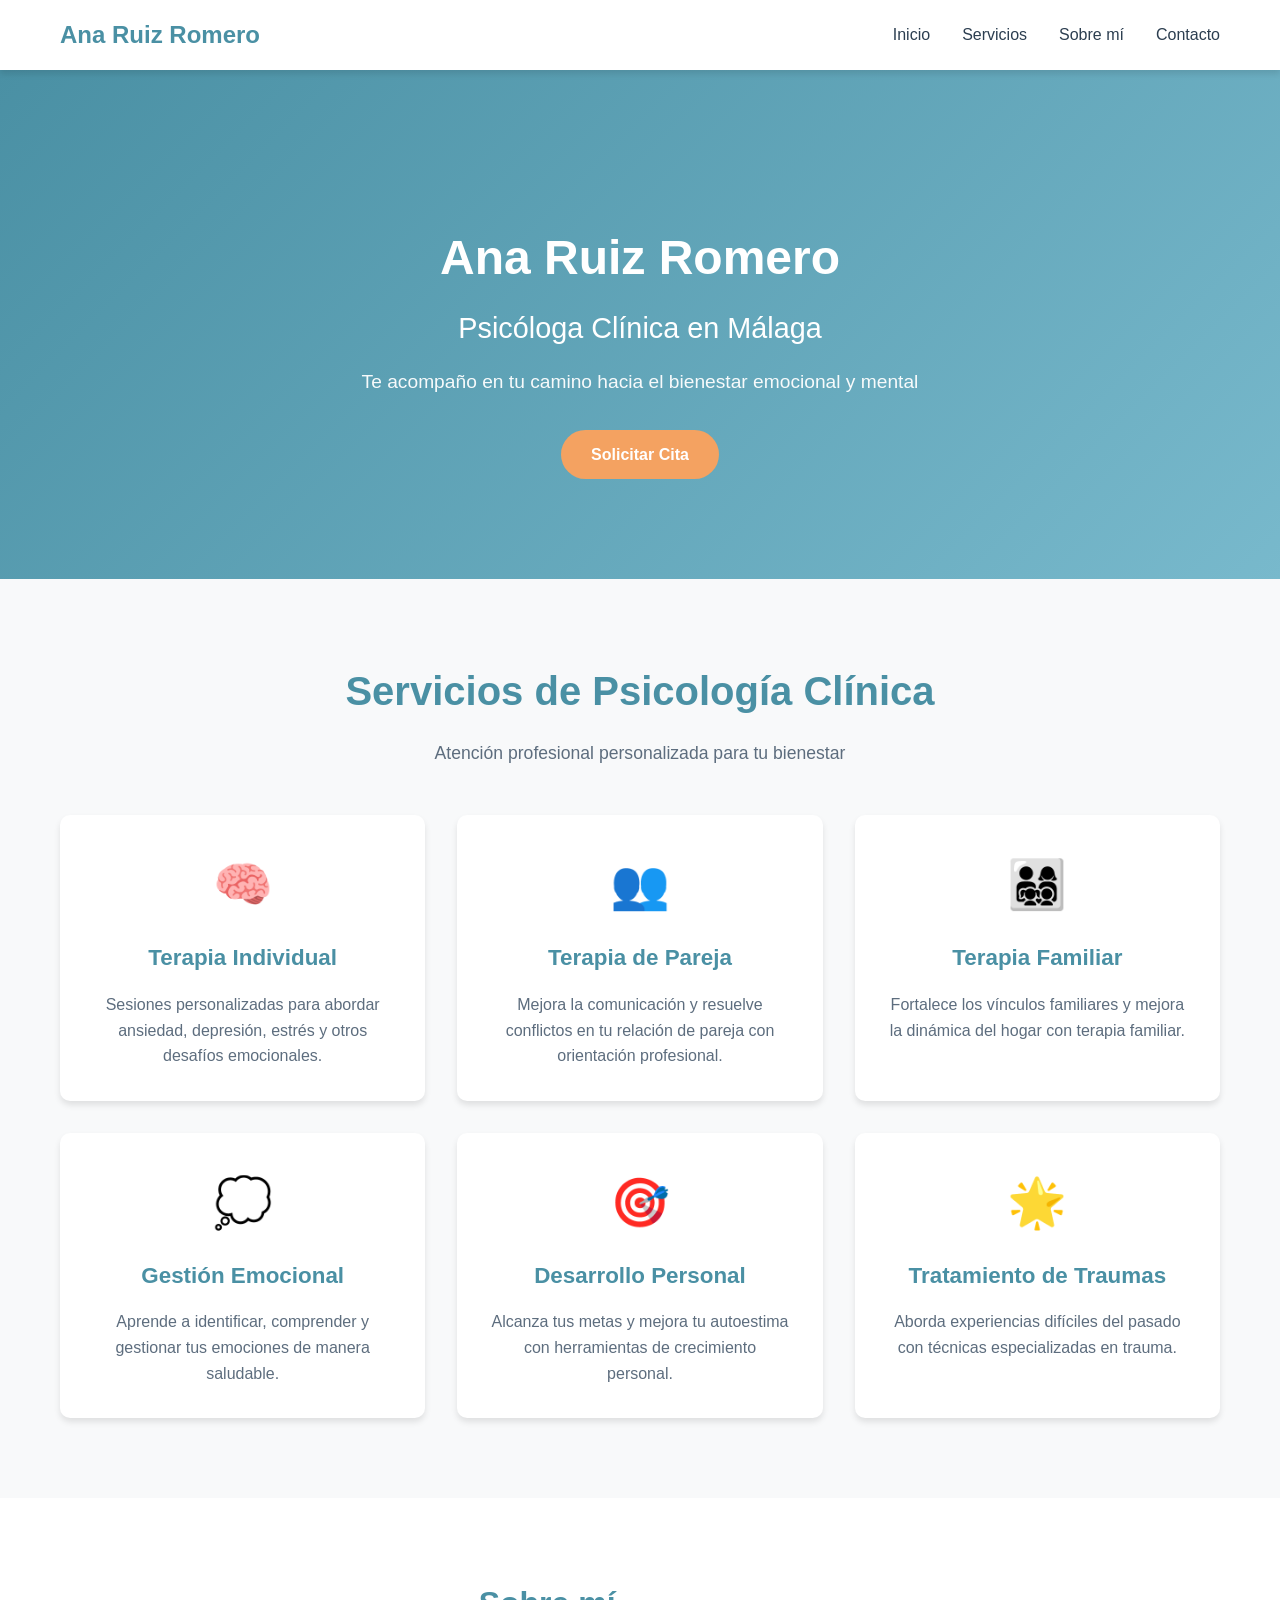
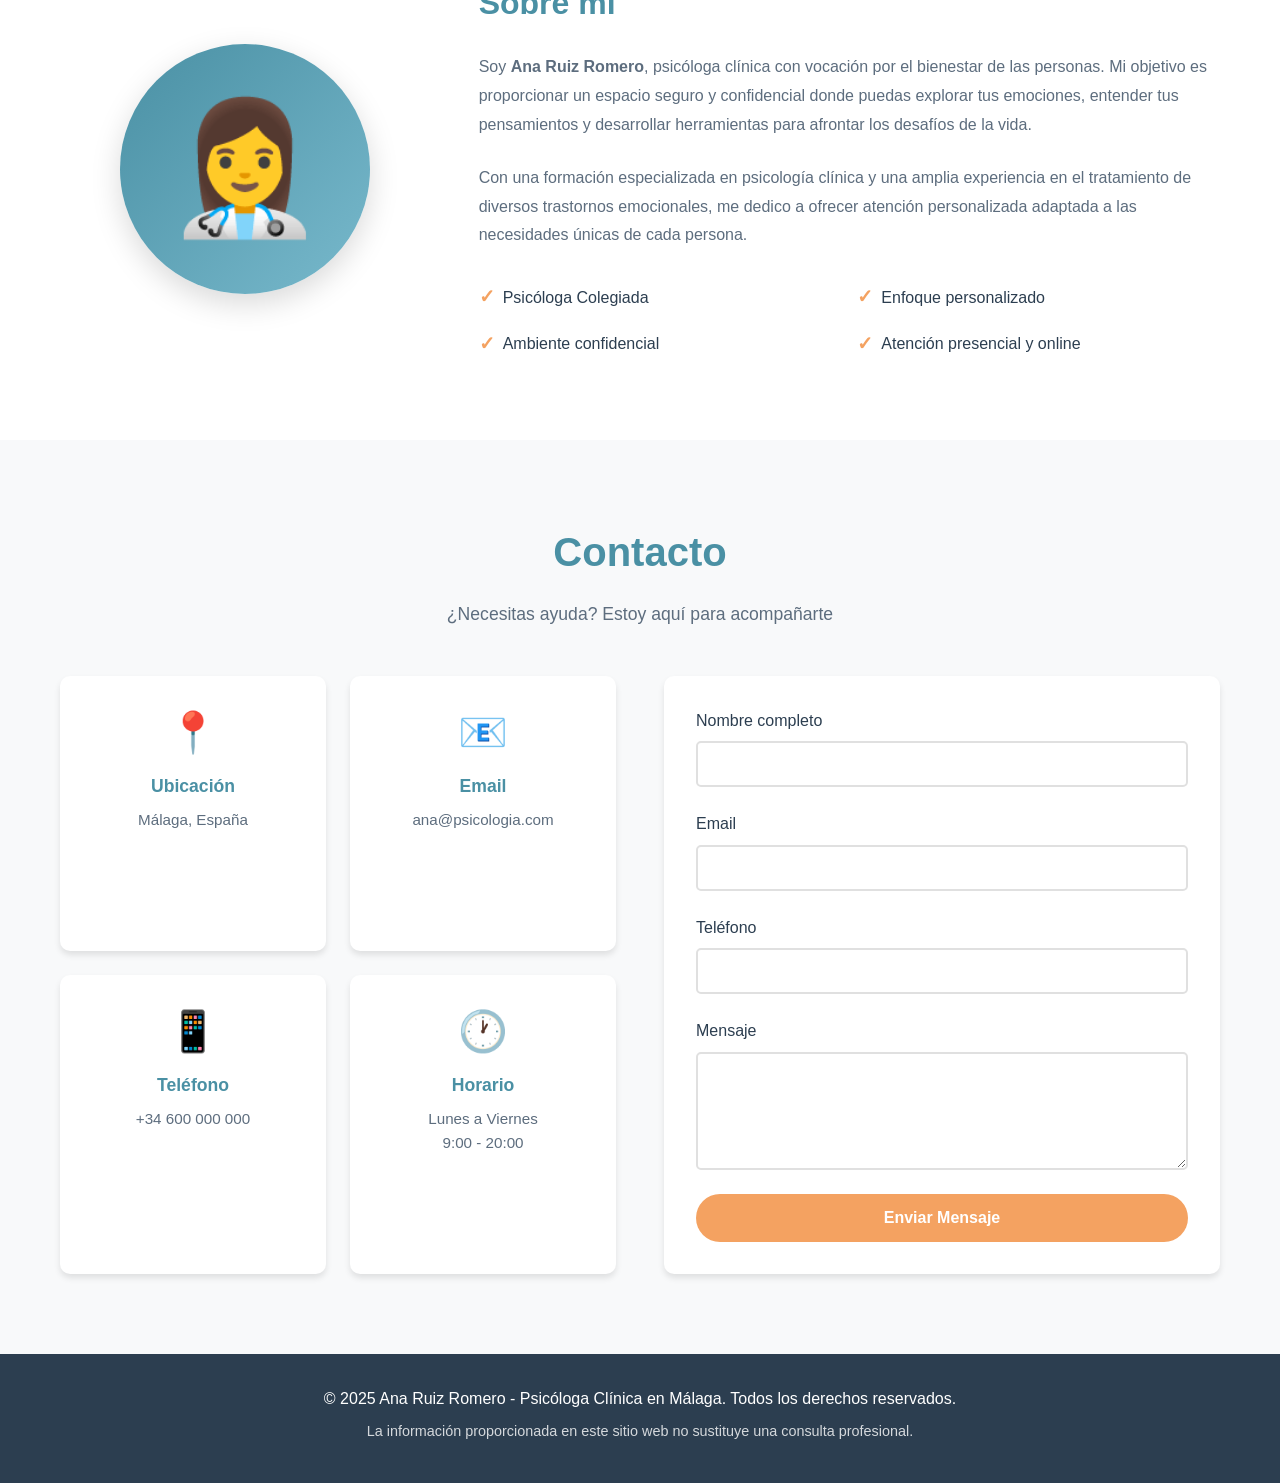
==== index.html @ 3096b8cc "Add complete landing page structure with HTML, CSS, and JavaScript Co-authored-by: Quitiweb <8633009" ====
<!DOCTYPE html>
<html lang="es">
<head>
    <meta charset="UTF-8">
    <meta name="viewport" content="width=device-width, initial-scale=1.0">
    <meta name="description" content="Ana Ruiz Romero - Psicóloga clínica en Málaga. Servicios profesionales de psicología para tu bienestar emocional y mental.">
    <meta name="keywords" content="psicóloga, psicología, Málaga, terapia, salud mental, bienestar emocional">
    <title>Ana Ruiz Romero - Psicóloga en Málaga</title>
    <link rel="stylesheet" href="styles.css">
</head>
<body>
    <!-- Navigation -->
    <nav class="navbar">
        <div class="container">
            <div class="nav-brand">Ana Ruiz Romero</div>
            <ul class="nav-menu">
                <li><a href="#inicio">Inicio</a></li>
                <li><a href="#servicios">Servicios</a></li>
                <li><a href="#sobre-mi">Sobre mí</a></li>
                <li><a href="#contacto">Contacto</a></li>
            </ul>
            <div class="nav-toggle" id="navToggle">
                <span></span>
                <span></span>
                <span></span>
            </div>
        </div>
    </nav>

    <!-- Hero Section -->
    <section id="inicio" class="hero">
        <div class="container">
            <div class="hero-content">
                <h1>Ana Ruiz Romero</h1>
                <h2>Psicóloga Clínica en Málaga</h2>
                <p class="hero-subtitle">Te acompaño en tu camino hacia el bienestar emocional y mental</p>
                <a href="#contacto" class="btn btn-primary">Solicitar Cita</a>
            </div>
        </div>
    </section>

    <!-- Services Section -->
    <section id="servicios" class="services">
        <div class="container">
            <h2 class="section-title">Servicios de Psicología Clínica</h2>
            <p class="section-subtitle">Atención profesional personalizada para tu bienestar</p>
            
            <div class="services-grid">
                <div class="service-card">
                    <div class="service-icon">🧠</div>
                    <h3>Terapia Individual</h3>
                    <p>Sesiones personalizadas para abordar ansiedad, depresión, estrés y otros desafíos emocionales.</p>
                </div>
                
                <div class="service-card">
                    <div class="service-icon">👥</div>
                    <h3>Terapia de Pareja</h3>
                    <p>Mejora la comunicación y resuelve conflictos en tu relación de pareja con orientación profesional.</p>
                </div>
                
                <div class="service-card">
                    <div class="service-icon">👨‍👩‍👧‍👦</div>
                    <h3>Terapia Familiar</h3>
                    <p>Fortalece los vínculos familiares y mejora la dinámica del hogar con terapia familiar.</p>
                </div>
                
                <div class="service-card">
                    <div class="service-icon">💭</div>
                    <h3>Gestión Emocional</h3>
                    <p>Aprende a identificar, comprender y gestionar tus emociones de manera saludable.</p>
                </div>
                
                <div class="service-card">
                    <div class="service-icon">🎯</div>
                    <h3>Desarrollo Personal</h3>
                    <p>Alcanza tus metas y mejora tu autoestima con herramientas de crecimiento personal.</p>
                </div>
                
                <div class="service-card">
                    <div class="service-icon">🌟</div>
                    <h3>Tratamiento de Traumas</h3>
                    <p>Aborda experiencias difíciles del pasado con técnicas especializadas en trauma.</p>
                </div>
            </div>
        </div>
    </section>

    <!-- About Section -->
    <section id="sobre-mi" class="about">
        <div class="container">
            <div class="about-content">
                <div class="about-image">
                    <div class="image-placeholder">
                        <span>👩‍⚕️</span>
                    </div>
                </div>
                <div class="about-text">
                    <h2>Sobre mí</h2>
                    <p>Soy <strong>Ana Ruiz Romero</strong>, psicóloga clínica con vocación por el bienestar de las personas. Mi objetivo es proporcionar un espacio seguro y confidencial donde puedas explorar tus emociones, entender tus pensamientos y desarrollar herramientas para afrontar los desafíos de la vida.</p>
                    
                    <p>Con una formación especializada en psicología clínica y una amplia experiencia en el tratamiento de diversos trastornos emocionales, me dedico a ofrecer atención personalizada adaptada a las necesidades únicas de cada persona.</p>
                    
                    <div class="about-features">
                        <div class="feature">
                            <span class="feature-icon">✓</span>
                            <span>Psicóloga Colegiada</span>
                        </div>
                        <div class="feature">
                            <span class="feature-icon">✓</span>
                            <span>Enfoque personalizado</span>
                        </div>
                        <div class="feature">
                            <span class="feature-icon">✓</span>
                            <span>Ambiente confidencial</span>
                        </div>
                        <div class="feature">
                            <span class="feature-icon">✓</span>
                            <span>Atención presencial y online</span>
                        </div>
                    </div>
                </div>
            </div>
        </div>
    </section>

    <!-- Contact Section -->
    <section id="contacto" class="contact">
        <div class="container">
            <h2 class="section-title">Contacto</h2>
            <p class="section-subtitle">¿Necesitas ayuda? Estoy aquí para acompañarte</p>
            
            <div class="contact-content">
                <div class="contact-info">
                    <div class="contact-card">
                        <div class="contact-icon">📍</div>
                        <h3>Ubicación</h3>
                        <p>Málaga, España</p>
                    </div>
                    
                    <div class="contact-card">
                        <div class="contact-icon">📧</div>
                        <h3>Email</h3>
                        <p><a href="mailto:ana@psicologia.com">ana@psicologia.com</a></p>
                    </div>
                    
                    <div class="contact-card">
                        <div class="contact-icon">📱</div>
                        <h3>Teléfono</h3>
                        <p><a href="tel:+34600000000">+34 600 000 000</a></p>
                    </div>
                    
                    <div class="contact-card">
                        <div class="contact-icon">🕐</div>
                        <h3>Horario</h3>
                        <p>Lunes a Viernes<br>9:00 - 20:00</p>
                    </div>
                </div>
                
                <div class="contact-form-container">
                    <form class="contact-form" id="contactForm">
                        <div class="form-group">
                            <label for="name">Nombre completo</label>
                            <input type="text" id="name" name="name" required>
                        </div>
                        
                        <div class="form-group">
                            <label for="email">Email</label>
                            <input type="email" id="email" name="email" required>
                        </div>
                        
                        <div class="form-group">
                            <label for="phone">Teléfono</label>
                            <input type="tel" id="phone" name="phone">
                        </div>
                        
                        <div class="form-group">
                            <label for="message">Mensaje</label>
                            <textarea id="message" name="message" rows="5" required></textarea>
                        </div>
                        
                        <button type="submit" class="btn btn-primary">Enviar Mensaje</button>
                    </form>
                </div>
            </div>
        </div>
    </section>

    <!-- Footer -->
    <footer class="footer">
        <div class="container">
            <p>&copy; 2025 Ana Ruiz Romero - Psicóloga Clínica en Málaga. Todos los derechos reservados.</p>
            <p class="footer-note">La información proporcionada en este sitio web no sustituye una consulta profesional.</p>
        </div>
    </footer>

    <script src="script.js"></script>
</body>
</html>
---- styles.css ----
/* Reset and Base Styles */
* {
    margin: 0;
    padding: 0;
    box-sizing: border-box;
}

:root {
    --primary-color: #4A90A4;
    --secondary-color: #78B9CC;
    --accent-color: #F4A261;
    --text-dark: #2C3E50;
    --text-light: #5D6D7E;
    --bg-light: #F8F9FA;
    --white: #FFFFFF;
    --shadow: 0 4px 6px rgba(0, 0, 0, 0.1);
    --shadow-lg: 0 10px 30px rgba(0, 0, 0, 0.15);
}

body {
    font-family: 'Segoe UI', Tahoma, Geneva, Verdana, sans-serif;
    line-height: 1.6;
    color: var(--text-dark);
    background-color: var(--white);
}

.container {
    max-width: 1200px;
    margin: 0 auto;
    padding: 0 20px;
}

/* Smooth Scrolling */
html {
    scroll-behavior: smooth;
}

/* Navigation */
.navbar {
    background-color: var(--white);
    box-shadow: var(--shadow);
    position: fixed;
    width: 100%;
    top: 0;
    z-index: 1000;
}

.navbar .container {
    display: flex;
    justify-content: space-between;
    align-items: center;
    padding: 1rem 20px;
}

.nav-brand {
    font-size: 1.5rem;
    font-weight: bold;
    color: var(--primary-color);
}

.nav-menu {
    display: flex;
    list-style: none;
    gap: 2rem;
}

.nav-menu a {
    text-decoration: none;
    color: var(--text-dark);
    font-weight: 500;
    transition: color 0.3s ease;
}

.nav-menu a:hover {
    color: var(--primary-color);
}

.nav-toggle {
    display: none;
    flex-direction: column;
    cursor: pointer;
}

.nav-toggle span {
    width: 25px;
    height: 3px;
    background-color: var(--primary-color);
    margin: 3px 0;
    transition: 0.3s;
}

/* Hero Section */
.hero {
    background: linear-gradient(135deg, var(--primary-color) 0%, var(--secondary-color) 100%);
    color: var(--white);
    padding: 150px 0 100px;
    margin-top: 70px;
    text-align: center;
}

.hero-content h1 {
    font-size: 3rem;
    margin-bottom: 0.5rem;
    animation: fadeInUp 0.8s ease;
}

.hero-content h2 {
    font-size: 1.8rem;
    font-weight: 400;
    margin-bottom: 1rem;
    animation: fadeInUp 1s ease;
}

.hero-subtitle {
    font-size: 1.2rem;
    margin-bottom: 2rem;
    opacity: 0.95;
    animation: fadeInUp 1.2s ease;
}

/* Buttons */
.btn {
    display: inline-block;
    padding: 12px 30px;
    text-decoration: none;
    border-radius: 50px;
    transition: all 0.3s ease;
    font-weight: 600;
    border: none;
    cursor: pointer;
    font-size: 1rem;
}

.btn-primary {
    background-color: var(--accent-color);
    color: var(--white);
    animation: fadeInUp 1.4s ease;
}

.btn-primary:hover {
    background-color: #E76F51;
    transform: translateY(-2px);
    box-shadow: var(--shadow-lg);
}

/* Sections */
section {
    padding: 80px 0;
}

.section-title {
    font-size: 2.5rem;
    text-align: center;
    margin-bottom: 1rem;
    color: var(--primary-color);
}

.section-subtitle {
    text-align: center;
    color: var(--text-light);
    font-size: 1.1rem;
    margin-bottom: 3rem;
}

/* Services Section */
.services {
    background-color: var(--bg-light);
}

.services-grid {
    display: grid;
    grid-template-columns: repeat(auto-fit, minmax(300px, 1fr));
    gap: 2rem;
}

.service-card {
    background-color: var(--white);
    padding: 2rem;
    border-radius: 10px;
    box-shadow: var(--shadow);
    transition: transform 0.3s ease, box-shadow 0.3s ease;
    text-align: center;
}

.service-card:hover {
    transform: translateY(-5px);
    box-shadow: var(--shadow-lg);
}

.service-icon {
    font-size: 3rem;
    margin-bottom: 1rem;
}

.service-card h3 {
    color: var(--primary-color);
    margin-bottom: 1rem;
    font-size: 1.4rem;
}

.service-card p {
    color: var(--text-light);
    line-height: 1.6;
}

/* About Section */
.about {
    background-color: var(--white);
}

.about-content {
    display: grid;
    grid-template-columns: 1fr 2fr;
    gap: 3rem;
    align-items: center;
}

.about-image {
    display: flex;
    justify-content: center;
}

.image-placeholder {
    width: 250px;
    height: 250px;
    background: linear-gradient(135deg, var(--primary-color) 0%, var(--secondary-color) 100%);
    border-radius: 50%;
    display: flex;
    align-items: center;
    justify-content: center;
    font-size: 8rem;
    box-shadow: var(--shadow-lg);
}

.about-text h2 {
    color: var(--primary-color);
    margin-bottom: 1.5rem;
    font-size: 2rem;
}

.about-text p {
    color: var(--text-light);
    margin-bottom: 1.5rem;
    line-height: 1.8;
}

.about-features {
    display: grid;
    grid-template-columns: repeat(2, 1fr);
    gap: 1rem;
    margin-top: 2rem;
}

.feature {
    display: flex;
    align-items: center;
    gap: 0.5rem;
}

.feature-icon {
    color: var(--accent-color);
    font-weight: bold;
    font-size: 1.2rem;
}

/* Contact Section */
.contact {
    background-color: var(--bg-light);
}

.contact-content {
    display: grid;
    grid-template-columns: 1fr 1fr;
    gap: 3rem;
}

.contact-info {
    display: grid;
    grid-template-columns: repeat(2, 1fr);
    gap: 1.5rem;
}

.contact-card {
    background-color: var(--white);
    padding: 1.5rem;
    border-radius: 10px;
    box-shadow: var(--shadow);
    text-align: center;
}

.contact-icon {
    font-size: 2.5rem;
    margin-bottom: 0.5rem;
}

.contact-card h3 {
    color: var(--primary-color);
    margin-bottom: 0.5rem;
    font-size: 1.1rem;
}

.contact-card p {
    color: var(--text-light);
    font-size: 0.95rem;
}

.contact-card a {
    color: var(--text-light);
    text-decoration: none;
}

.contact-card a:hover {
    color: var(--primary-color);
}

/* Contact Form */
.contact-form-container {
    background-color: var(--white);
    padding: 2rem;
    border-radius: 10px;
    box-shadow: var(--shadow);
}

.contact-form {
    display: flex;
    flex-direction: column;
    gap: 1.5rem;
}

.form-group {
    display: flex;
    flex-direction: column;
}

.form-group label {
    margin-bottom: 0.5rem;
    color: var(--text-dark);
    font-weight: 500;
}

.form-group input,
.form-group textarea {
    padding: 12px;
    border: 2px solid #E0E0E0;
    border-radius: 5px;
    font-size: 1rem;
    transition: border-color 0.3s ease;
    font-family: inherit;
}

.form-group input:focus,
.form-group textarea:focus {
    outline: none;
    border-color: var(--primary-color);
}

.contact-form .btn-primary {
    width: 100%;
    padding: 15px;
}

/* Footer */
.footer {
    background-color: var(--text-dark);
    color: var(--white);
    padding: 2rem 0;
    text-align: center;
}

.footer p {
    margin-bottom: 0.5rem;
}

.footer-note {
    font-size: 0.9rem;
    opacity: 0.8;
}

/* Animations */
@keyframes fadeInUp {
    from {
        opacity: 0;
        transform: translateY(30px);
    }
    to {
        opacity: 1;
        transform: translateY(0);
    }
}

/* Responsive Design */
@media (max-width: 768px) {
    .nav-menu {
        position: fixed;
        left: -100%;
        top: 70px;
        flex-direction: column;
        background-color: var(--white);
        width: 100%;
        text-align: center;
        transition: 0.3s;
        box-shadow: var(--shadow);
        padding: 2rem 0;
    }

    .nav-menu.active {
        left: 0;
    }

    .nav-toggle {
        display: flex;
    }

    .hero-content h1 {
        font-size: 2rem;
    }

    .hero-content h2 {
        font-size: 1.3rem;
    }

    .hero-subtitle {
        font-size: 1rem;
    }

    .services-grid {
        grid-template-columns: 1fr;
    }

    .about-content {
        grid-template-columns: 1fr;
        text-align: center;
    }

    .about-features {
        grid-template-columns: 1fr;
    }

    .contact-content {
        grid-template-columns: 1fr;
    }

    .contact-info {
        grid-template-columns: 1fr;
    }

    .section-title {
        font-size: 2rem;
    }
}

@media (max-width: 480px) {
    .hero {
        padding: 120px 0 80px;
    }

    .hero-content h1 {
        font-size: 1.8rem;
    }

    .container {
        padding: 0 15px;
    }

    section {
        padding: 60px 0;
    }
}
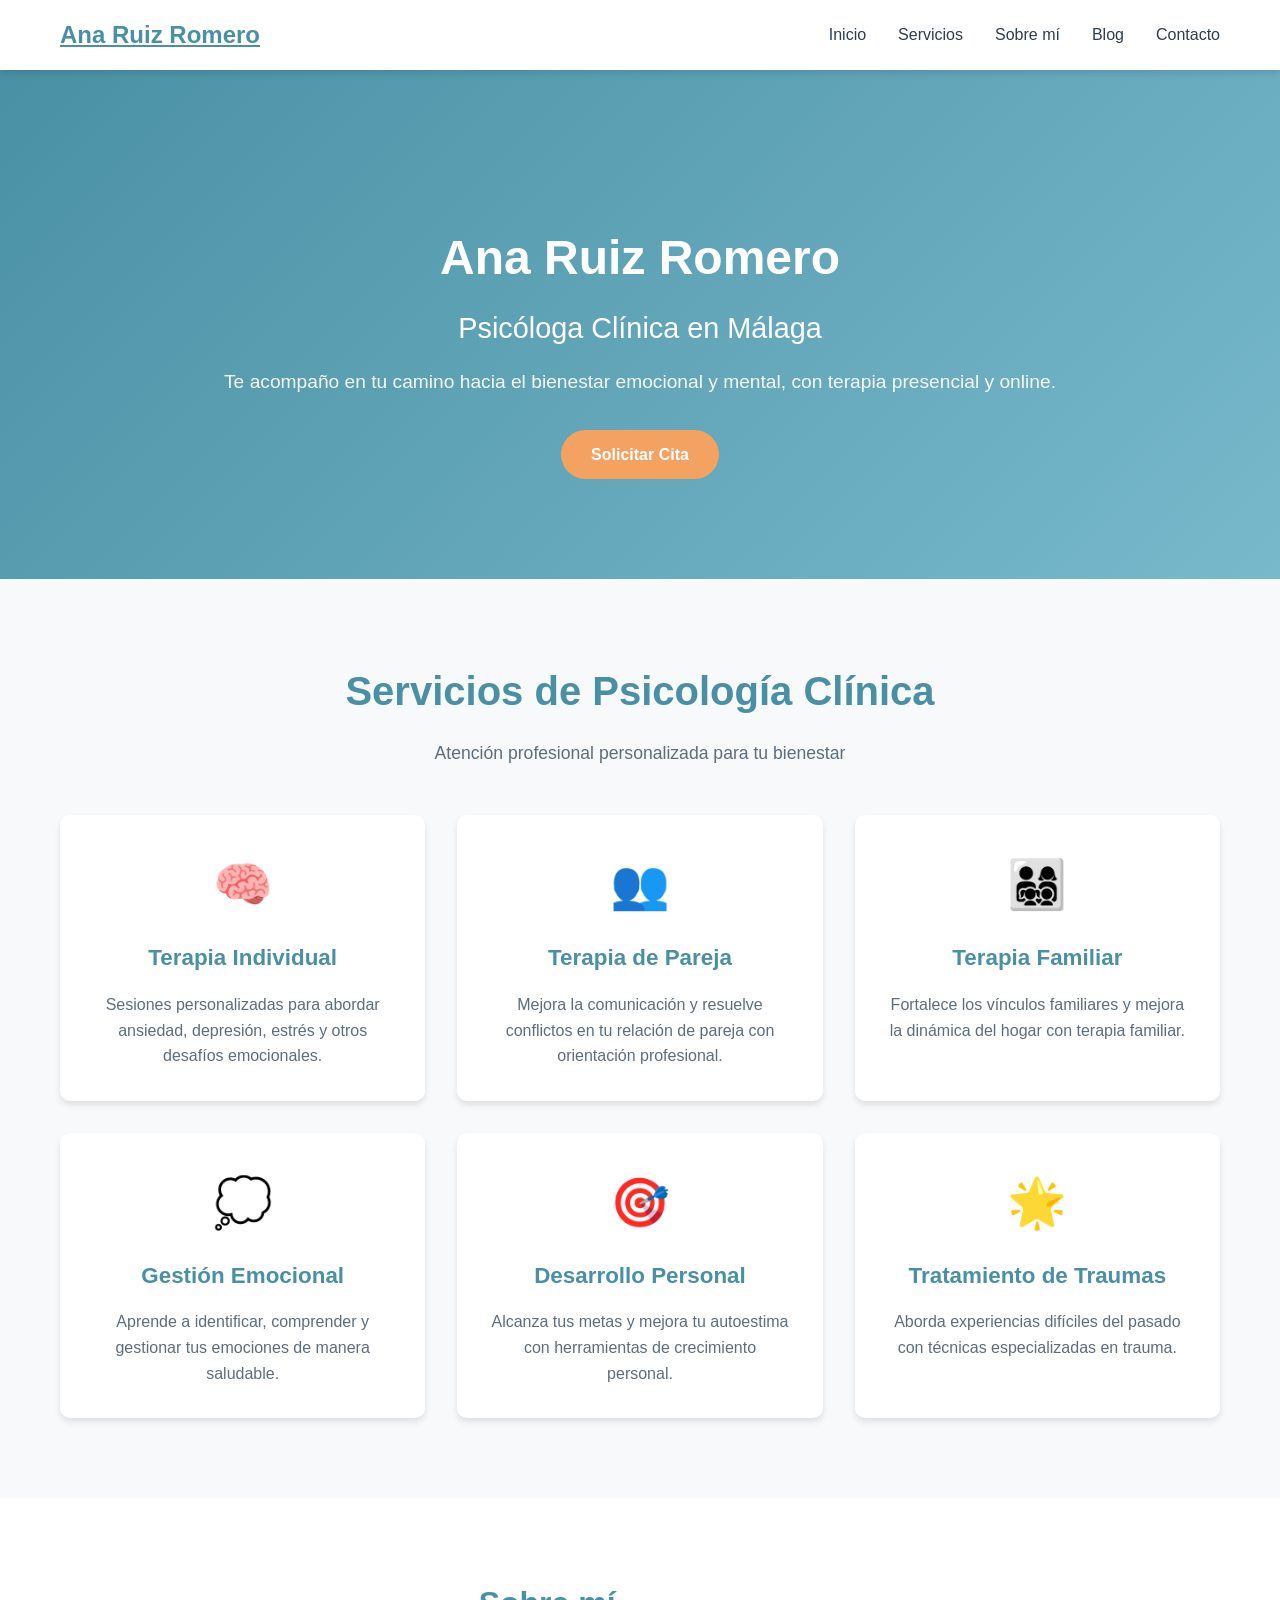
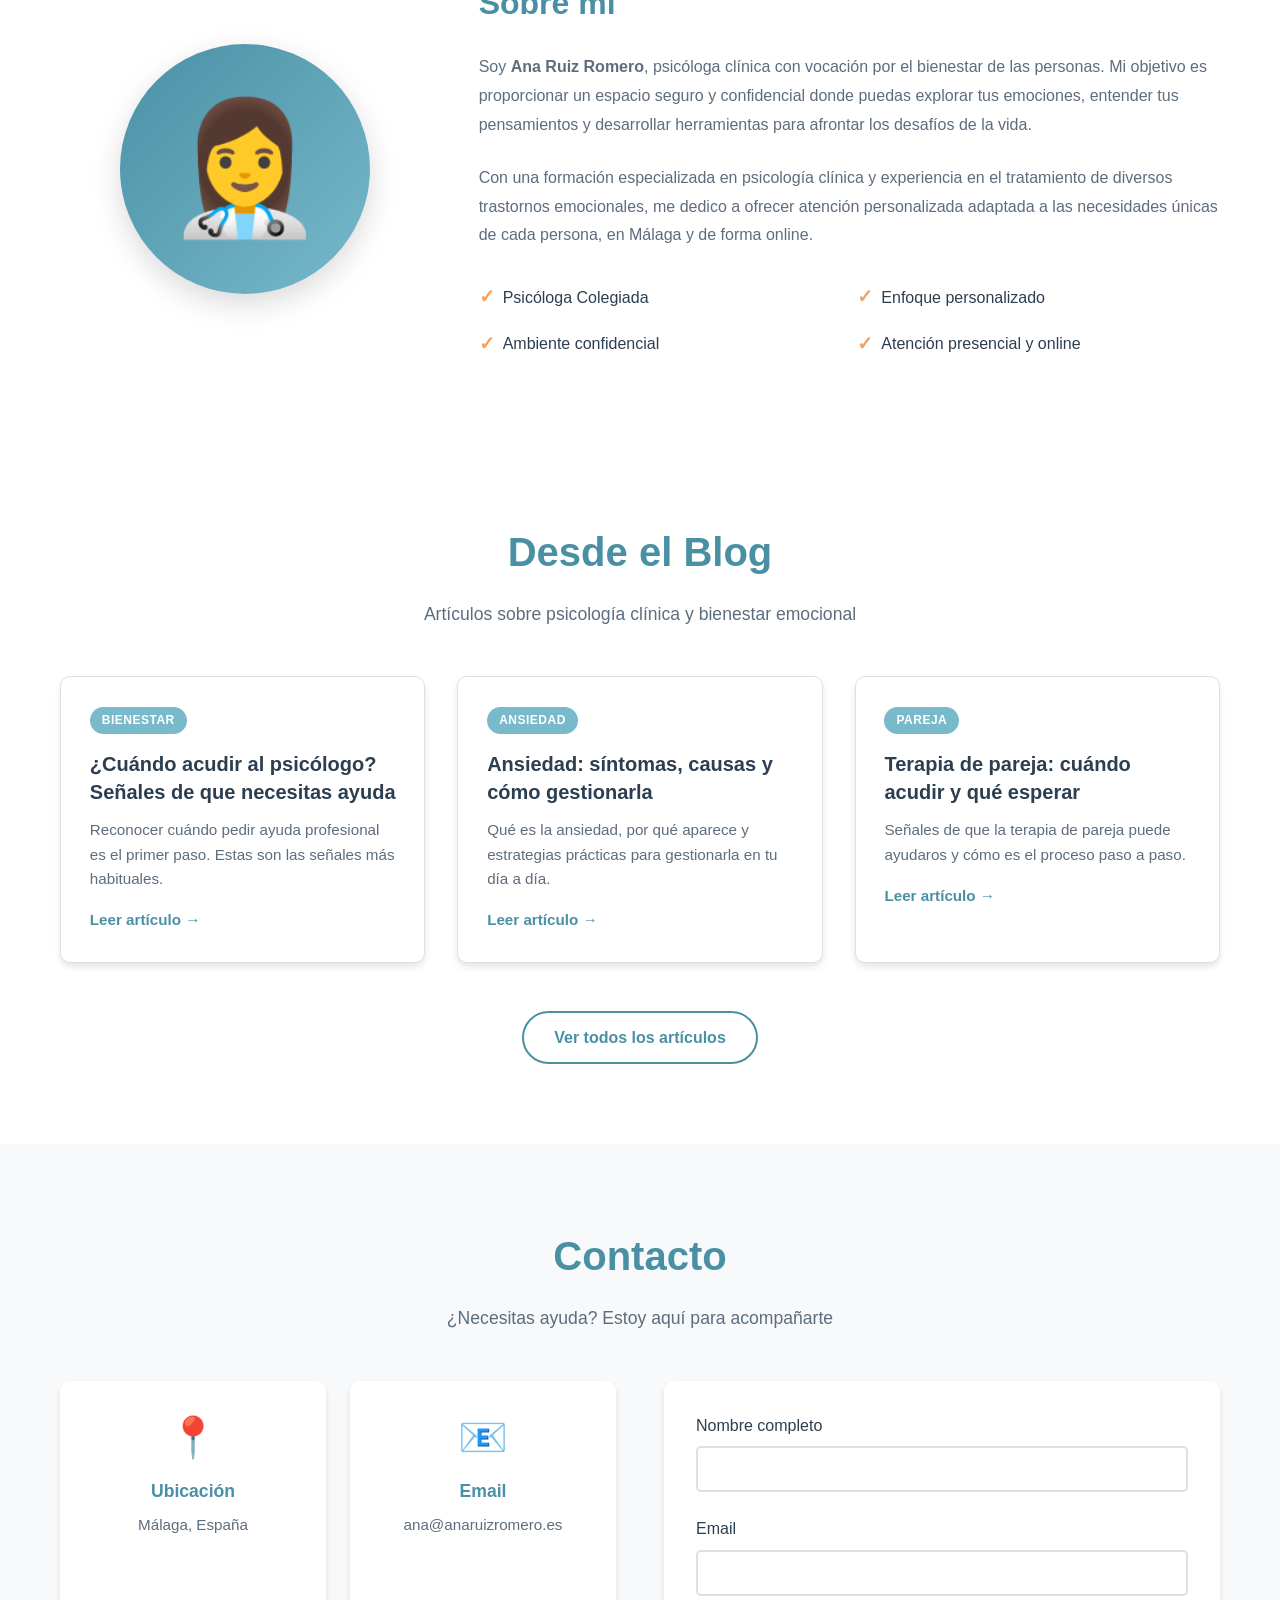
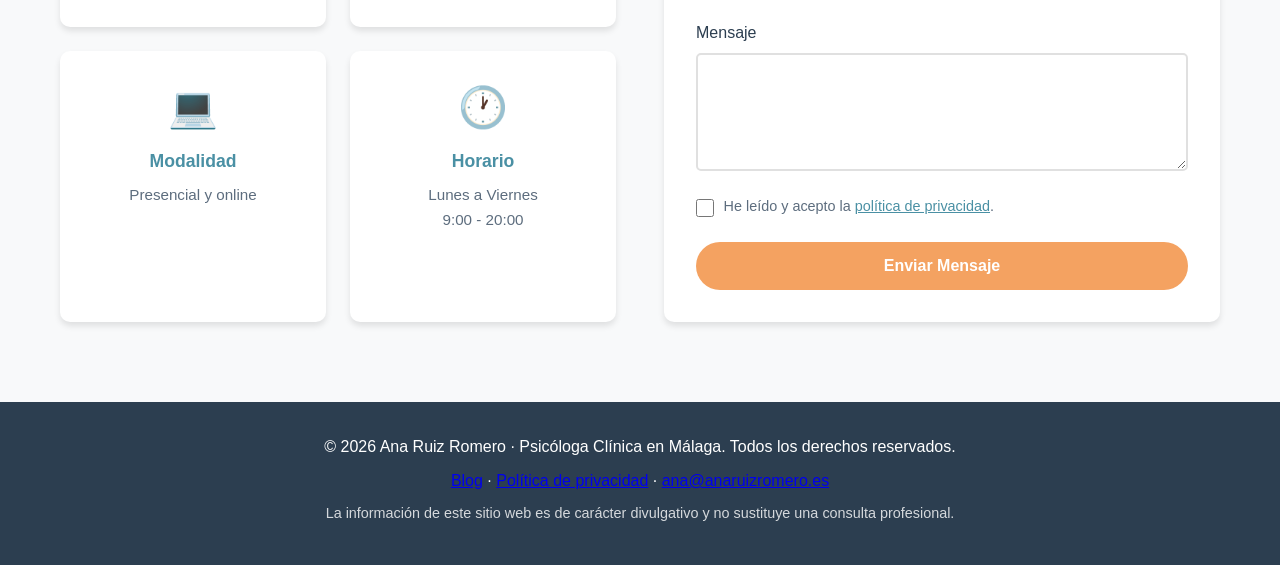
==== commit d06d1719: "Add SEO-optimized blog with 10 posts; fix custom domain to anaruizromero.es - Update CNAME to anarui" ====
--- a/index.html
+++ b/index.html
@@ -3,23 +3,70 @@
 <head>
     <meta charset="UTF-8">
     <meta name="viewport" content="width=device-width, initial-scale=1.0">
-    <meta name="description" content="Ana Ruiz Romero - Psicóloga clínica en Málaga. Servicios profesionales de psicología para tu bienestar emocional y mental.">
-    <meta name="keywords" content="psicóloga, psicología, Málaga, terapia, salud mental, bienestar emocional">
-    <title>Ana Ruiz Romero - Psicóloga en Málaga</title>
+    <title>Ana Ruiz Romero | Psicóloga Clínica en Málaga</title>
+    <meta name="description" content="Ana Ruiz Romero, psicóloga clínica en Málaga. Terapia individual, de pareja y familiar, presencial y online, para tu bienestar emocional. Pide tu primera cita.">
+    <meta name="keywords" content="psicóloga Málaga, psicólogo Málaga, psicología clínica, terapia, ansiedad, depresión, terapia de pareja, terapia online">
+    <meta name="author" content="Ana Ruiz Romero">
+    <meta name="robots" content="index, follow">
+    <link rel="canonical" href="https://anaruizromero.es/">
+
+    <!-- Open Graph -->
+    <meta property="og:type" content="website">
+    <meta property="og:locale" content="es_ES">
+    <meta property="og:site_name" content="Ana Ruiz Romero · Psicóloga en Málaga">
+    <meta property="og:title" content="Ana Ruiz Romero | Psicóloga Clínica en Málaga">
+    <meta property="og:description" content="Terapia psicológica individual, de pareja y familiar en Málaga, presencial y online. Un espacio seguro para tu bienestar emocional.">
+    <meta property="og:url" content="https://anaruizromero.es/">
+    <meta property="og:image" content="https://anaruizromero.es/og-image.png">
+
+    <!-- Twitter -->
+    <meta name="twitter:card" content="summary_large_image">
+    <meta name="twitter:title" content="Ana Ruiz Romero | Psicóloga Clínica en Málaga">
+    <meta name="twitter:description" content="Terapia psicológica individual, de pareja y familiar en Málaga, presencial y online.">
+    <meta name="twitter:image" content="https://anaruizromero.es/og-image.png">
+
+    <link rel="icon" type="image/svg+xml" href="/favicon.svg">
     <link rel="stylesheet" href="styles.css">
+
+    <!-- Structured data: Psychologist / Local Business -->
+    <script type="application/ld+json">
+    {
+      "@context": "https://schema.org",
+      "@type": "Psychologist",
+      "name": "Ana Ruiz Romero",
+      "description": "Psicóloga clínica en Málaga. Terapia individual, de pareja y familiar, presencial y online.",
+      "url": "https://anaruizromero.es/",
+      "email": "ana@anaruizromero.es",
+      "image": "https://anaruizromero.es/og-image.png",
+      "areaServed": {
+        "@type": "City",
+        "name": "Málaga"
+      },
+      "address": {
+        "@type": "PostalAddress",
+        "addressLocality": "Málaga",
+        "addressCountry": "ES"
+      },
+      "knowsLanguage": "es",
+      "priceRange": "€€",
+      "openingHours": "Mo-Fr 09:00-20:00",
+      "medicalSpecialty": "Psychiatric"
+    }
+    </script>
 </head>
 <body>
     <!-- Navigation -->
     <nav class="navbar">
         <div class="container">
-            <div class="nav-brand">Ana Ruiz Romero</div>
+            <a href="/" class="nav-brand">Ana Ruiz Romero</a>
             <ul class="nav-menu">
                 <li><a href="#inicio">Inicio</a></li>
                 <li><a href="#servicios">Servicios</a></li>
                 <li><a href="#sobre-mi">Sobre mí</a></li>
+                <li><a href="/blog/">Blog</a></li>
                 <li><a href="#contacto">Contacto</a></li>
             </ul>
-            <div class="nav-toggle" id="navToggle">
+            <div class="nav-toggle" id="navToggle" aria-label="Abrir menú" role="button" tabindex="0">
                 <span></span>
                 <span></span>
                 <span></span>
@@ -28,59 +75,60 @@
     </nav>
 
     <!-- Hero Section -->
-    <section id="inicio" class="hero">
+    <header id="inicio" class="hero">
         <div class="container">
             <div class="hero-content">
                 <h1>Ana Ruiz Romero</h1>
                 <h2>Psicóloga Clínica en Málaga</h2>
-                <p class="hero-subtitle">Te acompaño en tu camino hacia el bienestar emocional y mental</p>
+                <p class="hero-subtitle">Te acompaño en tu camino hacia el bienestar emocional y mental, con terapia presencial y online.</p>
                 <a href="#contacto" class="btn btn-primary">Solicitar Cita</a>
             </div>
         </div>
-    </section>
-
+    </header>
+
+    <main>
     <!-- Services Section -->
     <section id="servicios" class="services">
         <div class="container">
             <h2 class="section-title">Servicios de Psicología Clínica</h2>
             <p class="section-subtitle">Atención profesional personalizada para tu bienestar</p>
-            
+
             <div class="services-grid">
-                <div class="service-card">
-                    <div class="service-icon">🧠</div>
+                <article class="service-card">
+                    <div class="service-icon" aria-hidden="true">🧠</div>
                     <h3>Terapia Individual</h3>
                     <p>Sesiones personalizadas para abordar ansiedad, depresión, estrés y otros desafíos emocionales.</p>
-                </div>
-                
-                <div class="service-card">
-                    <div class="service-icon">👥</div>
+                </article>
+
+                <article class="service-card">
+                    <div class="service-icon" aria-hidden="true">👥</div>
                     <h3>Terapia de Pareja</h3>
                     <p>Mejora la comunicación y resuelve conflictos en tu relación de pareja con orientación profesional.</p>
-                </div>
-                
-                <div class="service-card">
-                    <div class="service-icon">👨‍👩‍👧‍👦</div>
+                </article>
+
+                <article class="service-card">
+                    <div class="service-icon" aria-hidden="true">👨‍👩‍👧‍👦</div>
                     <h3>Terapia Familiar</h3>
                     <p>Fortalece los vínculos familiares y mejora la dinámica del hogar con terapia familiar.</p>
-                </div>
-                
-                <div class="service-card">
-                    <div class="service-icon">💭</div>
+                </article>
+
+                <article class="service-card">
+                    <div class="service-icon" aria-hidden="true">💭</div>
                     <h3>Gestión Emocional</h3>
                     <p>Aprende a identificar, comprender y gestionar tus emociones de manera saludable.</p>
-                </div>
-                
-                <div class="service-card">
-                    <div class="service-icon">🎯</div>
+                </article>
+
+                <article class="service-card">
+                    <div class="service-icon" aria-hidden="true">🎯</div>
                     <h3>Desarrollo Personal</h3>
                     <p>Alcanza tus metas y mejora tu autoestima con herramientas de crecimiento personal.</p>
-                </div>
-                
-                <div class="service-card">
-                    <div class="service-icon">🌟</div>
+                </article>
+
+                <article class="service-card">
+                    <div class="service-icon" aria-hidden="true">🌟</div>
                     <h3>Tratamiento de Traumas</h3>
                     <p>Aborda experiencias difíciles del pasado con técnicas especializadas en trauma.</p>
-                </div>
+                </article>
             </div>
         </div>
     </section>
@@ -90,35 +138,76 @@
         <div class="container">
             <div class="about-content">
                 <div class="about-image">
-                    <div class="image-placeholder">
+                    <div class="image-placeholder" aria-hidden="true">
                         <span>👩‍⚕️</span>
                     </div>
                 </div>
                 <div class="about-text">
                     <h2>Sobre mí</h2>
                     <p>Soy <strong>Ana Ruiz Romero</strong>, psicóloga clínica con vocación por el bienestar de las personas. Mi objetivo es proporcionar un espacio seguro y confidencial donde puedas explorar tus emociones, entender tus pensamientos y desarrollar herramientas para afrontar los desafíos de la vida.</p>
-                    
-                    <p>Con una formación especializada en psicología clínica y una amplia experiencia en el tratamiento de diversos trastornos emocionales, me dedico a ofrecer atención personalizada adaptada a las necesidades únicas de cada persona.</p>
-                    
+
+                    <p>Con una formación especializada en psicología clínica y experiencia en el tratamiento de diversos trastornos emocionales, me dedico a ofrecer atención personalizada adaptada a las necesidades únicas de cada persona, en Málaga y de forma online.</p>
+
                     <div class="about-features">
                         <div class="feature">
-                            <span class="feature-icon">✓</span>
+                            <span class="feature-icon" aria-hidden="true">✓</span>
                             <span>Psicóloga Colegiada</span>
                         </div>
                         <div class="feature">
-                            <span class="feature-icon">✓</span>
+                            <span class="feature-icon" aria-hidden="true">✓</span>
                             <span>Enfoque personalizado</span>
                         </div>
                         <div class="feature">
-                            <span class="feature-icon">✓</span>
+                            <span class="feature-icon" aria-hidden="true">✓</span>
                             <span>Ambiente confidencial</span>
                         </div>
                         <div class="feature">
-                            <span class="feature-icon">✓</span>
+                            <span class="feature-icon" aria-hidden="true">✓</span>
                             <span>Atención presencial y online</span>
                         </div>
                     </div>
                 </div>
+            </div>
+        </div>
+    </section>
+
+    <!-- Blog preview Section -->
+    <section id="blog" class="blog-preview">
+        <div class="container">
+            <h2 class="section-title">Desde el Blog</h2>
+            <p class="section-subtitle">Artículos sobre psicología clínica y bienestar emocional</p>
+
+            <div class="posts-grid">
+                <article class="post-card">
+                    <a href="/blog/cuando-ir-al-psicologo.html">
+                        <div class="post-card-tag">Bienestar</div>
+                        <h3>¿Cuándo acudir al psicólogo? Señales de que necesitas ayuda</h3>
+                        <p>Reconocer cuándo pedir ayuda profesional es el primer paso. Estas son las señales más habituales.</p>
+                        <span class="post-card-link">Leer artículo →</span>
+                    </a>
+                </article>
+
+                <article class="post-card">
+                    <a href="/blog/como-gestionar-la-ansiedad.html">
+                        <div class="post-card-tag">Ansiedad</div>
+                        <h3>Ansiedad: síntomas, causas y cómo gestionarla</h3>
+                        <p>Qué es la ansiedad, por qué aparece y estrategias prácticas para gestionarla en tu día a día.</p>
+                        <span class="post-card-link">Leer artículo →</span>
+                    </a>
+                </article>
+
+                <article class="post-card">
+                    <a href="/blog/terapia-de-pareja-cuando-acudir.html">
+                        <div class="post-card-tag">Pareja</div>
+                        <h3>Terapia de pareja: cuándo acudir y qué esperar</h3>
+                        <p>Señales de que la terapia de pareja puede ayudaros y cómo es el proceso paso a paso.</p>
+                        <span class="post-card-link">Leer artículo →</span>
+                    </a>
+                </article>
+            </div>
+
+            <div class="blog-preview-cta">
+                <a href="/blog/" class="btn btn-secondary">Ver todos los artículos</a>
             </div>
         </div>
     </section>
@@ -128,68 +217,74 @@
         <div class="container">
             <h2 class="section-title">Contacto</h2>
             <p class="section-subtitle">¿Necesitas ayuda? Estoy aquí para acompañarte</p>
-            
+
             <div class="contact-content">
                 <div class="contact-info">
                     <div class="contact-card">
-                        <div class="contact-icon">📍</div>
+                        <div class="contact-icon" aria-hidden="true">📍</div>
                         <h3>Ubicación</h3>
                         <p>Málaga, España</p>
                     </div>
-                    
-                    <div class="contact-card">
-                        <div class="contact-icon">📧</div>
+
+                    <div class="contact-card">
+                        <div class="contact-icon" aria-hidden="true">📧</div>
                         <h3>Email</h3>
-                        <p><a href="mailto:ana@psicologia.com">ana@psicologia.com</a></p>
-                    </div>
-                    
-                    <div class="contact-card">
-                        <div class="contact-icon">📱</div>
-                        <h3>Teléfono</h3>
-                        <p><a href="tel:+34600000000">+34 600 000 000</a></p>
-                    </div>
-                    
-                    <div class="contact-card">
-                        <div class="contact-icon">🕐</div>
+                        <p><a href="mailto:ana@anaruizromero.es">ana@anaruizromero.es</a></p>
+                    </div>
+
+                    <div class="contact-card">
+                        <div class="contact-icon" aria-hidden="true">💻</div>
+                        <h3>Modalidad</h3>
+                        <p>Presencial y online</p>
+                    </div>
+
+                    <div class="contact-card">
+                        <div class="contact-icon" aria-hidden="true">🕐</div>
                         <h3>Horario</h3>
                         <p>Lunes a Viernes<br>9:00 - 20:00</p>
                     </div>
                 </div>
-                
+
                 <div class="contact-form-container">
-                    <form class="contact-form" id="contactForm">
+                    <form class="contact-form" id="contactForm" action="https://formspree.io/f/TU_ID_FORMSPREE" method="POST">
                         <div class="form-group">
                             <label for="name">Nombre completo</label>
                             <input type="text" id="name" name="name" required>
                         </div>
-                        
+
                         <div class="form-group">
                             <label for="email">Email</label>
                             <input type="email" id="email" name="email" required>
                         </div>
-                        
-                        <div class="form-group">
-                            <label for="phone">Teléfono</label>
-                            <input type="tel" id="phone" name="phone">
-                        </div>
-                        
+
                         <div class="form-group">
                             <label for="message">Mensaje</label>
                             <textarea id="message" name="message" rows="5" required></textarea>
                         </div>
-                        
+
+                        <div class="form-group form-check">
+                            <input type="checkbox" id="privacy" name="privacy" required>
+                            <label for="privacy">He leído y acepto la <a href="/privacidad.html">política de privacidad</a>.</label>
+                        </div>
+
                         <button type="submit" class="btn btn-primary">Enviar Mensaje</button>
                     </form>
                 </div>
             </div>
         </div>
     </section>
+    </main>
 
     <!-- Footer -->
     <footer class="footer">
         <div class="container">
-            <p>&copy; 2025 Ana Ruiz Romero - Psicóloga Clínica en Málaga. Todos los derechos reservados.</p>
-            <p class="footer-note">La información proporcionada en este sitio web no sustituye una consulta profesional.</p>
+            <p>&copy; 2026 Ana Ruiz Romero · Psicóloga Clínica en Málaga. Todos los derechos reservados.</p>
+            <p class="footer-links">
+                <a href="/blog/">Blog</a> ·
+                <a href="/privacidad.html">Política de privacidad</a> ·
+                <a href="mailto:ana@anaruizromero.es">ana@anaruizromero.es</a>
+            </p>
+            <p class="footer-note">La información de este sitio web es de carácter divulgativo y no sustituye una consulta profesional.</p>
         </div>
     </footer>
 
--- a/styles.css
+++ b/styles.css
@@ -9,10 +9,12 @@
     --primary-color: #4A90A4;
     --secondary-color: #78B9CC;
     --accent-color: #F4A261;
+    --accent-hover: #E76F51;
     --text-dark: #2C3E50;
     --text-light: #5D6D7E;
     --bg-light: #F8F9FA;
     --white: #FFFFFF;
+    --border-light: #E0E0E0;
     --shadow: 0 4px 6px rgba(0, 0, 0, 0.1);
     --shadow-lg: 0 10px 30px rgba(0, 0, 0, 0.15);
 }
@@ -138,9 +140,22 @@
 }
 
 .btn-primary:hover {
-    background-color: #E76F51;
+    background-color: var(--accent-hover);
     transform: translateY(-2px);
     box-shadow: var(--shadow-lg);
+}
+
+.btn-secondary {
+    background-color: transparent;
+    color: var(--primary-color);
+    border: 2px solid var(--primary-color);
+}
+
+.btn-secondary:hover {
+    background-color: var(--primary-color);
+    color: var(--white);
+    transform: translateY(-2px);
+    box-shadow: var(--shadow);
 }
 
 /* Sections */
@@ -341,7 +356,7 @@
 .form-group input,
 .form-group textarea {
     padding: 12px;
-    border: 2px solid #E0E0E0;
+    border: 2px solid var(--border-light);
     border-radius: 5px;
     font-size: 1rem;
     transition: border-color 0.3s ease;
@@ -466,3 +481,306 @@
         padding: 60px 0;
     }
 }
+
+/* ===== Form extras ===== */
+.form-check {
+    flex-direction: row;
+    align-items: flex-start;
+    gap: 0.6rem;
+}
+
+.form-check input {
+    margin-top: 0.25rem;
+    width: 18px;
+    height: 18px;
+    flex-shrink: 0;
+}
+
+.form-check label {
+    margin-bottom: 0;
+    font-weight: 400;
+    font-size: 0.9rem;
+    color: var(--text-light);
+}
+
+.form-check a {
+    color: var(--primary-color);
+}
+
+.form-message {
+    margin-top: 0.5rem;
+    padding: 12px 16px;
+    border-radius: 8px;
+    font-size: 0.95rem;
+}
+
+.form-message.success {
+    background-color: #E6F4EA;
+    color: #1E7E34;
+    border: 1px solid #B7E1C1;
+}
+
+.form-message.error {
+    background-color: #FDECEA;
+    color: #B02A37;
+    border: 1px solid #F5C2C7;
+}
+
+/* ===== Blog preview (home) ===== */
+.blog-preview {
+    background-color: var(--white);
+}
+
+.posts-grid {
+    display: grid;
+    grid-template-columns: repeat(auto-fit, minmax(300px, 1fr));
+    gap: 2rem;
+}
+
+.post-card {
+    background-color: var(--white);
+    border: 1px solid var(--border-light);
+    border-radius: 10px;
+    box-shadow: var(--shadow);
+    transition: transform 0.3s ease, box-shadow 0.3s ease;
+    overflow: hidden;
+}
+
+.post-card:hover {
+    transform: translateY(-5px);
+    box-shadow: var(--shadow-lg);
+}
+
+.post-card > a {
+    display: block;
+    padding: 1.8rem;
+    text-decoration: none;
+    color: inherit;
+    height: 100%;
+}
+
+.post-card-tag {
+    display: inline-block;
+    background-color: var(--secondary-color);
+    color: var(--white);
+    font-size: 0.75rem;
+    font-weight: 600;
+    text-transform: uppercase;
+    letter-spacing: 0.5px;
+    padding: 4px 12px;
+    border-radius: 50px;
+    margin-bottom: 1rem;
+}
+
+.post-card h3 {
+    color: var(--text-dark);
+    font-size: 1.25rem;
+    margin-bottom: 0.8rem;
+    line-height: 1.4;
+}
+
+.post-card p {
+    color: var(--text-light);
+    font-size: 0.95rem;
+    margin-bottom: 1rem;
+}
+
+.post-card-link {
+    color: var(--primary-color);
+    font-weight: 600;
+    font-size: 0.95rem;
+}
+
+.blog-preview-cta {
+    text-align: center;
+    margin-top: 3rem;
+}
+
+/* ===== Blog index page ===== */
+.page-hero {
+    background: linear-gradient(135deg, var(--primary-color) 0%, var(--secondary-color) 100%);
+    color: var(--white);
+    padding: 130px 0 70px;
+    margin-top: 70px;
+    text-align: center;
+}
+
+.page-hero h1 {
+    font-size: 2.6rem;
+    margin-bottom: 0.5rem;
+}
+
+.page-hero p {
+    font-size: 1.15rem;
+    opacity: 0.95;
+    max-width: 640px;
+    margin: 0 auto;
+}
+
+.blog-list {
+    padding: 80px 0;
+    background-color: var(--bg-light);
+}
+
+.blog-list .posts-grid {
+    grid-template-columns: repeat(auto-fill, minmax(320px, 1fr));
+}
+
+/* ===== Breadcrumbs ===== */
+.breadcrumbs {
+    padding: 1rem 0;
+    font-size: 0.9rem;
+    color: var(--text-light);
+}
+
+.breadcrumbs a {
+    color: var(--primary-color);
+    text-decoration: none;
+}
+
+.breadcrumbs a:hover {
+    text-decoration: underline;
+}
+
+/* ===== Article (single post) ===== */
+.article {
+    padding: 40px 0 80px;
+    background-color: var(--white);
+}
+
+.article-container {
+    max-width: 760px;
+    margin: 0 auto;
+    padding: 0 20px;
+}
+
+.article-header {
+    margin-bottom: 2.5rem;
+}
+
+.article-header .post-card-tag {
+    background-color: var(--accent-color);
+}
+
+.article-header h1 {
+    font-size: 2.3rem;
+    color: var(--text-dark);
+    line-height: 1.25;
+    margin: 0.8rem 0;
+}
+
+.article-meta {
+    color: var(--text-light);
+    font-size: 0.9rem;
+}
+
+.article-body {
+    font-size: 1.08rem;
+    color: #34404D;
+    line-height: 1.85;
+}
+
+.article-body h2 {
+    color: var(--primary-color);
+    font-size: 1.6rem;
+    margin: 2.2rem 0 1rem;
+}
+
+.article-body h3 {
+    color: var(--text-dark);
+    font-size: 1.25rem;
+    margin: 1.6rem 0 0.8rem;
+}
+
+.article-body p {
+    margin-bottom: 1.3rem;
+}
+
+.article-body ul,
+.article-body ol {
+    margin: 0 0 1.3rem 1.4rem;
+}
+
+.article-body li {
+    margin-bottom: 0.6rem;
+}
+
+.article-body strong {
+    color: var(--text-dark);
+}
+
+.article-body a {
+    color: var(--primary-color);
+}
+
+.article-body blockquote {
+    border-left: 4px solid var(--secondary-color);
+    background: var(--bg-light);
+    padding: 1rem 1.4rem;
+    margin: 1.6rem 0;
+    border-radius: 0 8px 8px 0;
+    font-style: italic;
+    color: var(--text-light);
+}
+
+.disclaimer-box {
+    background-color: var(--bg-light);
+    border: 1px solid var(--border-light);
+    border-left: 4px solid var(--accent-color);
+    border-radius: 0 8px 8px 0;
+    padding: 1.2rem 1.4rem;
+    margin: 2.5rem 0;
+    font-size: 0.95rem;
+    color: var(--text-light);
+}
+
+.disclaimer-box strong {
+    color: var(--text-dark);
+}
+
+.article-cta {
+    background: linear-gradient(135deg, var(--primary-color) 0%, var(--secondary-color) 100%);
+    color: var(--white);
+    border-radius: 12px;
+    padding: 2.2rem;
+    text-align: center;
+    margin: 3rem 0;
+}
+
+.article-cta h3 {
+    color: var(--white);
+    font-size: 1.5rem;
+    margin-bottom: 0.6rem;
+}
+
+.article-cta p {
+    margin-bottom: 1.4rem;
+    opacity: 0.95;
+}
+
+/* ===== Related posts ===== */
+.related-posts {
+    background-color: var(--bg-light);
+    padding: 60px 0;
+}
+
+.related-posts h2 {
+    text-align: center;
+    color: var(--primary-color);
+    font-size: 1.8rem;
+    margin-bottom: 2rem;
+}
+
+@media (max-width: 768px) {
+    .page-hero h1 {
+        font-size: 2rem;
+    }
+
+    .article-header h1 {
+        font-size: 1.7rem;
+    }
+
+    .article-body {
+        font-size: 1rem;
+    }
+}
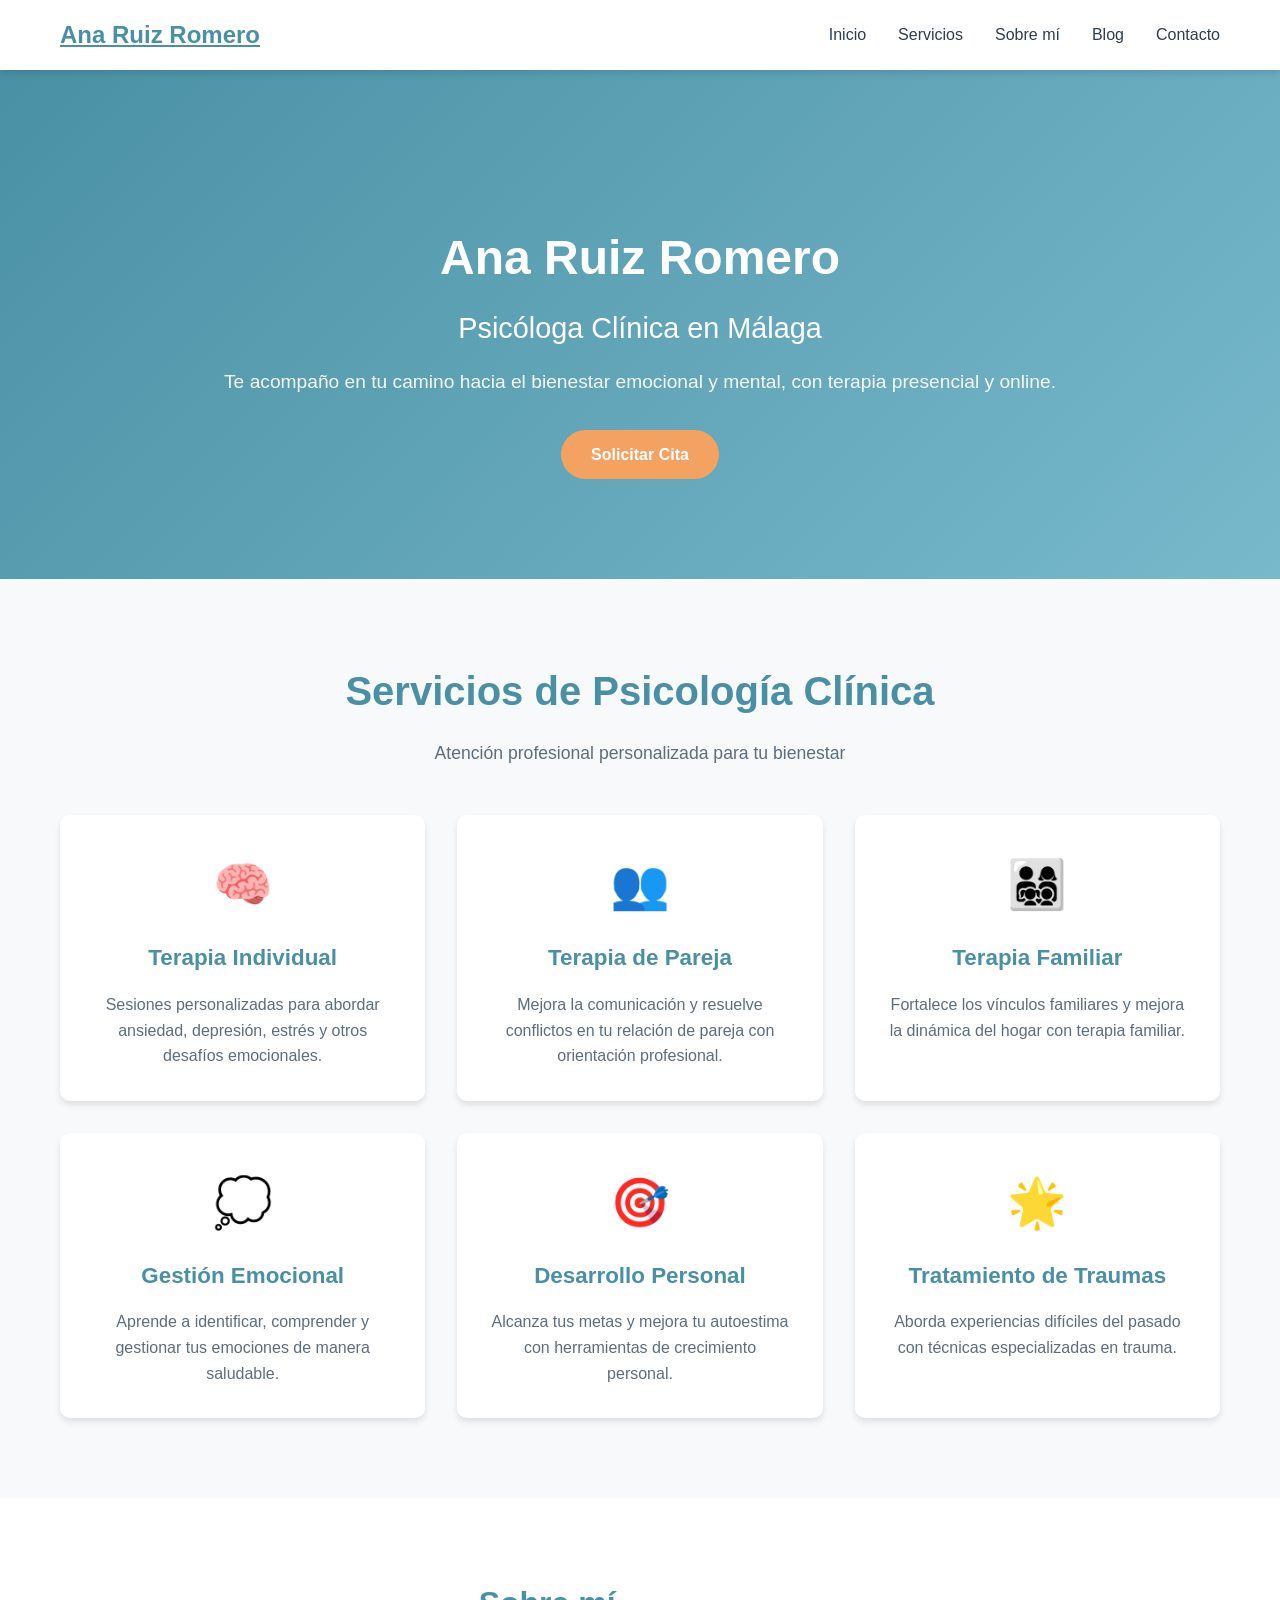
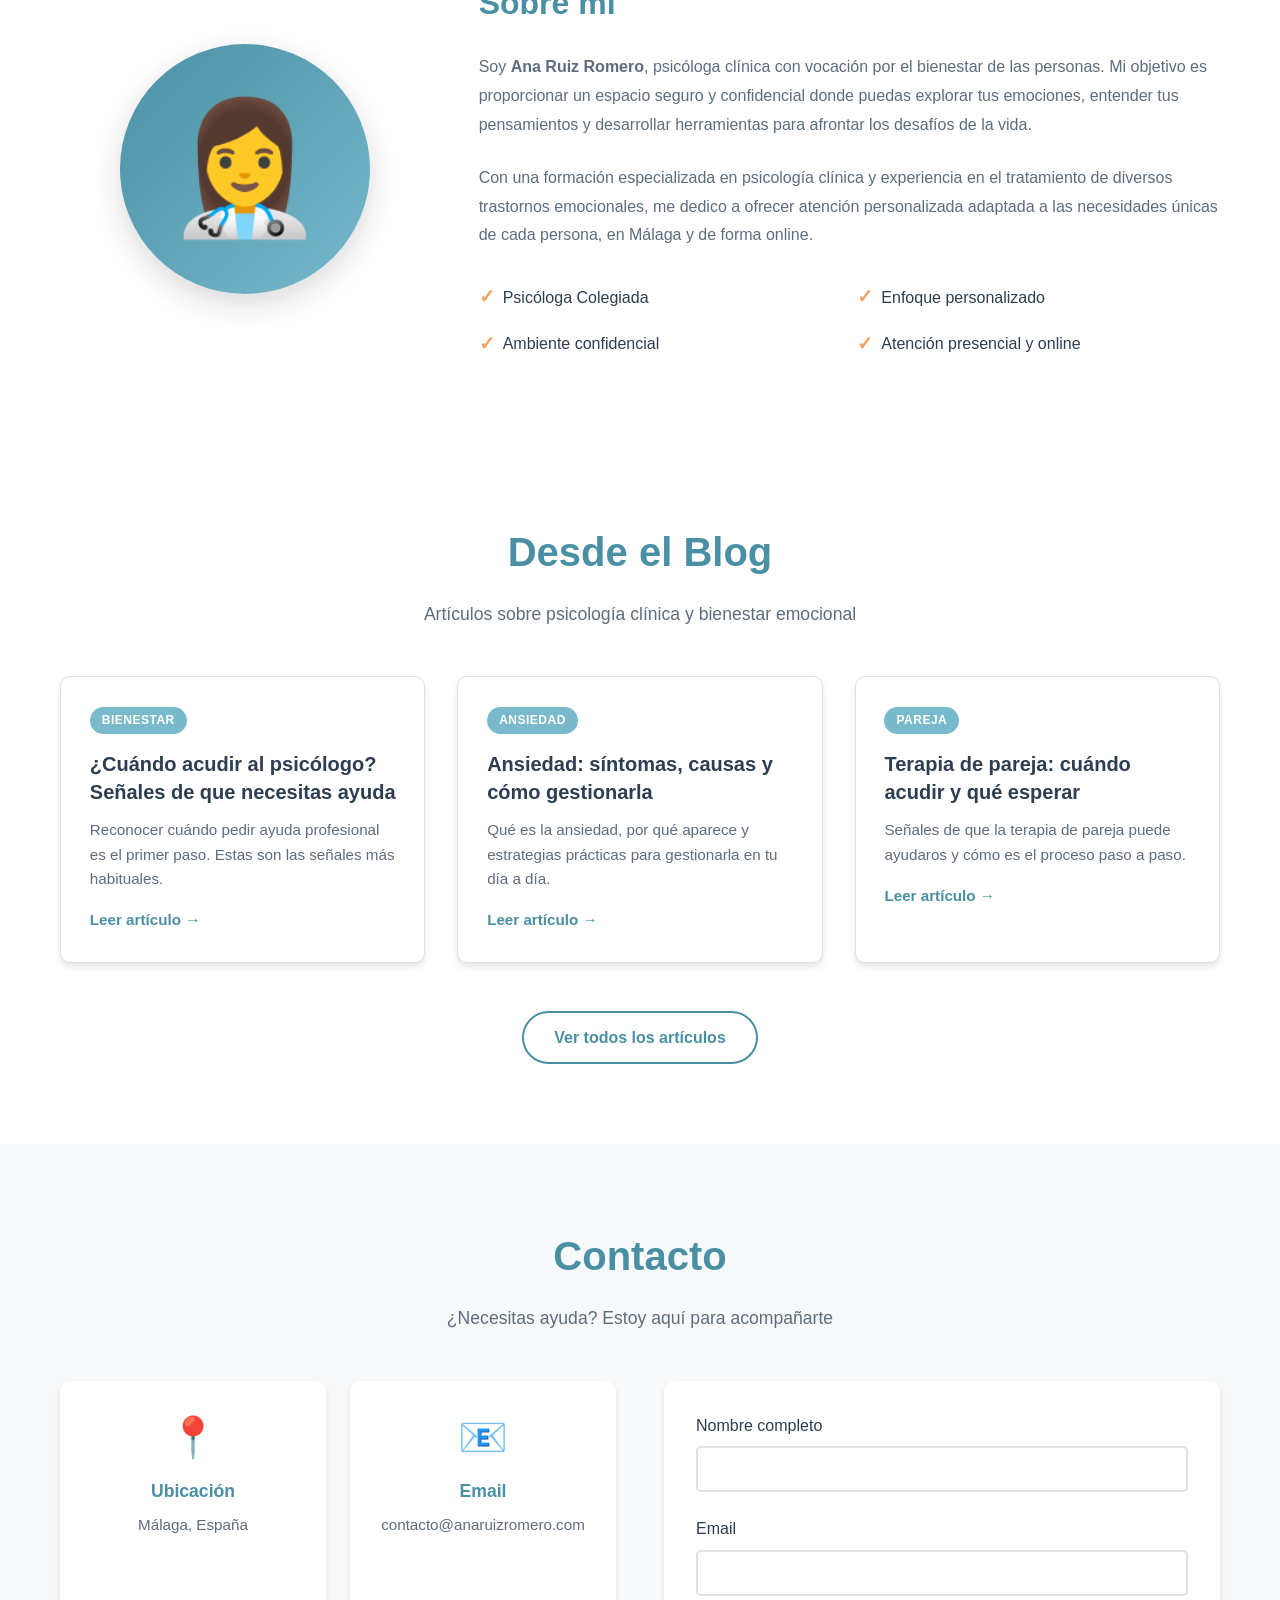
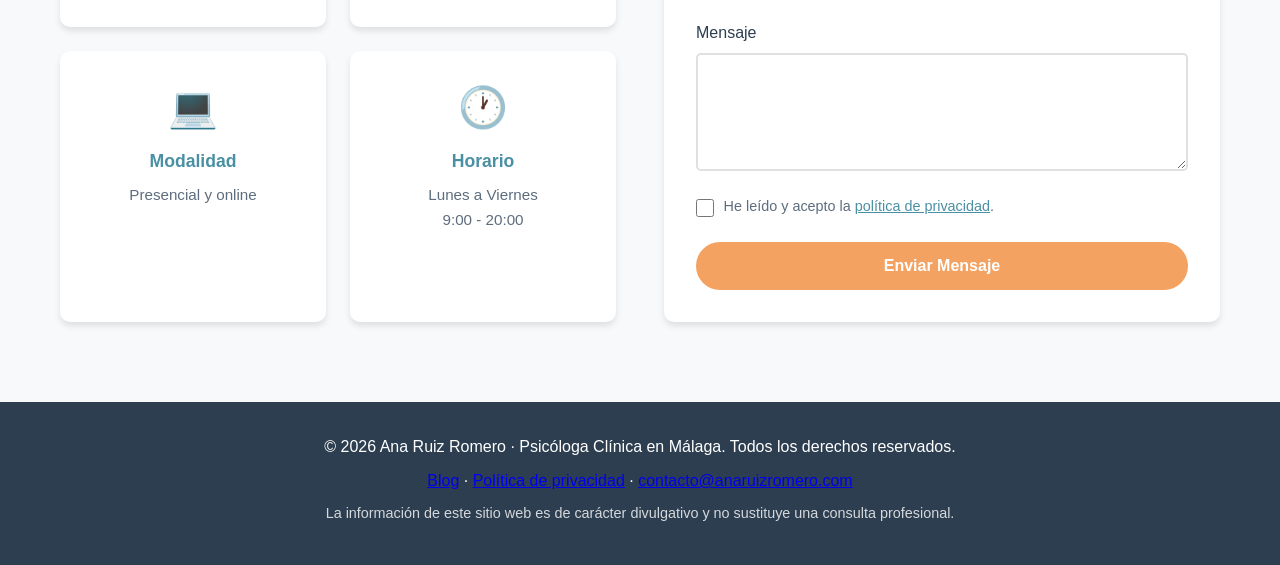
==== commit 6b379a23: "Update contact email to contacto@anaruizromero.com; update README" ====
--- a/index.html
+++ b/index.html
@@ -36,7 +36,7 @@
       "name": "Ana Ruiz Romero",
       "description": "Psicóloga clínica en Málaga. Terapia individual, de pareja y familiar, presencial y online.",
       "url": "https://anaruizromero.es/",
-      "email": "ana@anaruizromero.es",
+      "email": "contacto@anaruizromero.com",
       "image": "https://anaruizromero.es/og-image.png",
       "areaServed": {
         "@type": "City",
@@ -229,7 +229,7 @@
                     <div class="contact-card">
                         <div class="contact-icon" aria-hidden="true">📧</div>
                         <h3>Email</h3>
-                        <p><a href="mailto:ana@anaruizromero.es">ana@anaruizromero.es</a></p>
+                        <p><a href="mailto:contacto@anaruizromero.com">contacto@anaruizromero.com</a></p>
                     </div>
 
                     <div class="contact-card">
@@ -282,7 +282,7 @@
             <p class="footer-links">
                 <a href="/blog/">Blog</a> ·
                 <a href="/privacidad.html">Política de privacidad</a> ·
-                <a href="mailto:ana@anaruizromero.es">ana@anaruizromero.es</a>
+                <a href="mailto:contacto@anaruizromero.com">contacto@anaruizromero.com</a>
             </p>
             <p class="footer-note">La información de este sitio web es de carácter divulgativo y no sustituye una consulta profesional.</p>
         </div>
